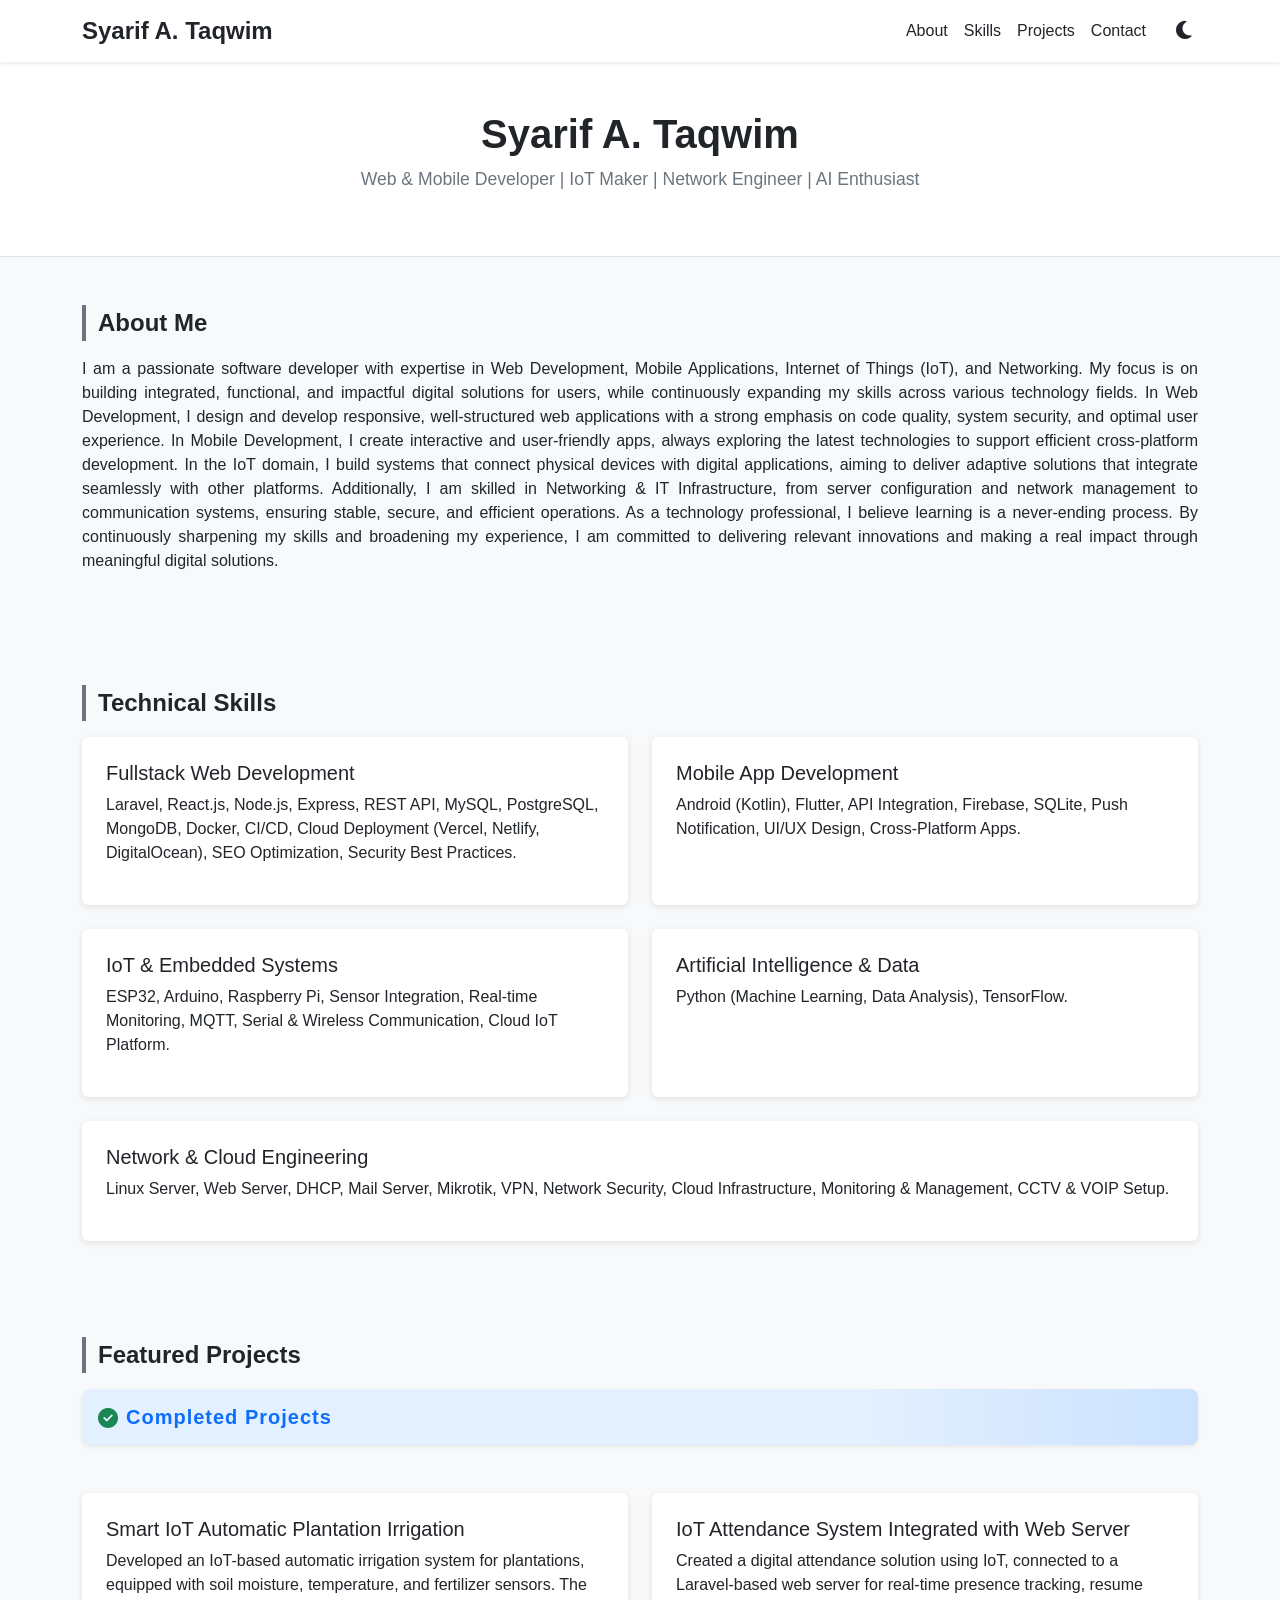
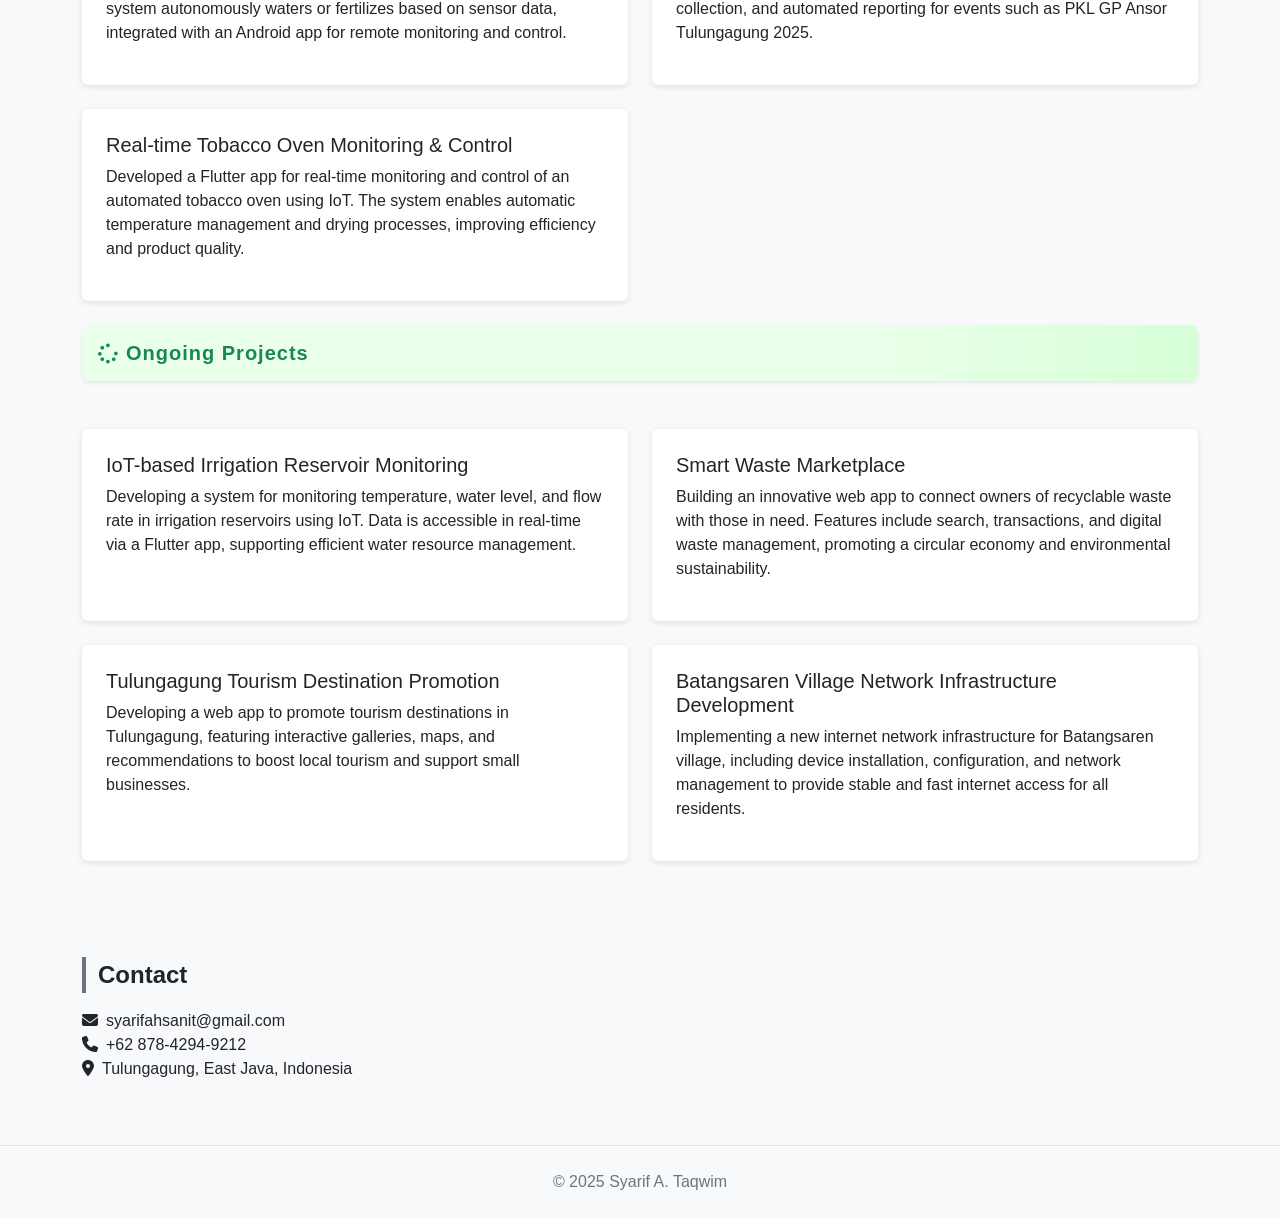
==== index.html @ 7eb56661 "Update index.html" ====
<!DOCTYPE html>
<html lang="en">
<head>
  <meta charset="UTF-8" />
  <meta name="viewport" content="width=device-width, initial-scale=1" />
  <title>Portfolio | Syarif A. Taqwim</title>
  <link href="https://cdn.jsdelivr.net/npm/bootstrap@5.3.0/dist/css/bootstrap.min.css" rel="stylesheet" />
  <link href="https://cdnjs.cloudflare.com/ajax/libs/font-awesome/6.4.0/css/all.min.css" rel="stylesheet" />
  <style>
    body {
      font-family: 'Segoe UI', Tahoma, Geneva, Verdana, sans-serif;
      background-color: #f8f9fa;
      color: #212529;
      transition: background-color 0.3s, color 0.3s;
      min-height: 100vh;
    }
    body.dark-mode {
      background-color: #121212;
      color: #e0e0e0;
    }
    /* Navbar */
    .navbar {
      background-color: #fff;
      transition: background-color 0.3s;
    }
    body.dark-mode .navbar {
      background-color: #1f1f1f;
    }
    .navbar-brand {
      font-weight: 700;
      font-size: 1.5rem;
      color: inherit !important;
    }
    .nav-link {
      color: #212529;
      transition: color 0.3s;
    }
    .nav-link:hover, .nav-link:focus {
      color: #000;
    }
    body.dark-mode .nav-link {
      color: #ccc;
    }
    body.dark-mode .nav-link:hover, body.dark-mode .nav-link:focus {
      color: #fff;
    }
    /* Section Titles */
    .section-title {
      border-left: 4px solid #6c757d;
      padding-left: 0.75rem;
      margin-bottom: 1rem;
      font-weight: 600;
      font-size: 1.5rem;
      color: inherit;
    }
    /* Cards */
    .card {
      background-color: #fff;
      border: none;
      box-shadow: 0 2px 6px rgba(0,0,0,0.1);
      transition: background-color 0.3s, color 0.3s;
      color: #212529;
    }
    .card:hover {
      background-color: #e9ecef;
    }
    body.dark-mode .card {
      background-color: #1e1e1e;
      color: #ccc;
      box-shadow: 0 2px 10px rgba(255,255,255,0.1);
    }
    body.dark-mode .card:hover {
      background-color: #2c2c2c;
    }
    /* Links */
    a {
      color: #212529;
      text-decoration: none;
      transition: color 0.3s;
    }
    a:hover, a:focus {
      color: #000;
      text-decoration: underline;
    }
    body.dark-mode a {
      color: #ccc;
    }
    body.dark-mode a:hover, body.dark-mode a:focus {
      color: #fff;
      text-decoration: underline;
    }
    /* Header */
    header {
      background-color: #fff;
      border-bottom: 1px solid #dee2e6;
      transition: background-color 0.3s;
      padding: 3rem 1rem;
      color: #212529;
    }
    body.dark-mode header {
      background-color: #1f1f1f;
      border-color: #444;
      color: #eee;
    }
    header h1 {
      font-size: 2.5rem;
      font-weight: 700;
    }
    header p {
      font-size: 1.1rem;
      color: #6c757d;
    }
    body.dark-mode header p {
      color: #bbb;
    }
    /* Footer */
    footer {
      padding: 1.5rem 1rem;
      text-align: center;
      color: #6c757d;
      border-top: 1px solid #dee2e6;
      transition: color 0.3s, border-color 0.3s;
    }
    body.dark-mode footer {
      color: #999;
      border-color: #444;
    }
    /* Theme Toggle Button */
    .theme-toggle-btn {
      border: none;
      background: transparent;
      font-size: 1.3rem;
      cursor: pointer;
      color: inherit;
      transition: color 0.3s;
    }
    .theme-toggle-btn:focus {
      outline: none;
      color: #0d6efd;
    }
    /* Responsive paddings */
    main > section {
      padding-top: 3rem;
      padding-bottom: 3rem;
    }
  </style>
</head>
<body>
  <nav class="navbar navbar-expand-lg sticky-top shadow-sm">
    <div class="container">
      <a class="navbar-brand" href="#">Syarif A. Taqwim</a>
      <button class="navbar-toggler" type="button" data-bs-toggle="collapse" data-bs-target="#navbarContent" aria-controls="navbarContent" aria-expanded="false" aria-label="Toggle navigation">
        <span class="navbar-toggler-icon"></span>
      </button>
      <div class="collapse navbar-collapse" id="navbarContent">
        <ul class="navbar-nav ms-auto align-items-center">
          <li class="nav-item"><a class="nav-link" href="#about">About</a></li>
          <li class="nav-item"><a class="nav-link" href="#skills">Skills</a></li>
          <li class="nav-item"><a class="nav-link" href="#projects">Projects</a></li>
          <li class="nav-item"><a class="nav-link" href="#contact">Contact</a></li>
          <li class="nav-item ms-3">
            <button class="theme-toggle-btn" aria-label="Toggle light/dark mode" id="themeToggleBtn">
              <i id="themeIcon" class="fas fa-moon"></i>
            </button>
          </li>
        </ul>
      </div>
    </div>
  </nav>

  <header>
    <div class="container text-center">
      <h1>Syarif A. Taqwim</h1>
    <p>Web & Mobile Developer | IoT Maker | Network Engineer | AI Enthusiast</p>
    </div>
  </header>

  <main>
    <section class="container" id="about">
      <div class="section-title">About Me</div>
      <p align="justify">
        I am a passionate software developer with expertise in Web Development, Mobile Applications, Internet of Things (IoT), and Networking. My focus is on building integrated, functional, and impactful digital solutions for users, while continuously expanding my skills across various technology fields. In Web Development, I design and develop responsive, well-structured web applications with a strong emphasis on code quality, system security, and optimal user experience. In Mobile Development, I create interactive and user-friendly apps, always exploring the latest technologies to support efficient cross-platform development. In the IoT domain, I build systems that connect physical devices with digital applications, aiming to deliver adaptive solutions that integrate seamlessly with other platforms. Additionally, I am skilled in Networking & IT Infrastructure, from server configuration and network management to communication systems, ensuring stable, secure, and efficient operations. As a technology professional, I believe learning is a never-ending process. By continuously sharpening my skills and broadening my experience, I am committed to delivering relevant innovations and making a real impact through meaningful digital solutions.
      </p>
    </section>

    <section class="container" id="skills">
      <div class="section-title">Technical Skills</div>
      <div class="row g-4">
        <div class="col-md-6">
          <div class="card p-4 h-100">
            <h5>Fullstack Web Development</h5>
            <p>Laravel, React.js, Node.js, Express, REST API, MySQL, PostgreSQL, MongoDB, Docker, CI/CD, Cloud Deployment (Vercel, Netlify, DigitalOcean), SEO Optimization, Security Best Practices.</p>
          </div>
        </div>
        <div class="col-md-6">
          <div class="card p-4 h-100">
            <h5>Mobile App Development</h5>
            <p>Android (Kotlin), Flutter, API Integration, Firebase, SQLite, Push Notification, UI/UX Design, Cross-Platform Apps.</p>
          </div>
        </div>
        <div class="col-md-6">
          <div class="card p-4 h-100">
            <h5>IoT & Embedded Systems</h5>
            <p>ESP32, Arduino, Raspberry Pi, Sensor Integration, Real-time Monitoring, MQTT, Serial & Wireless Communication, Cloud IoT Platform.</p>
          </div>
        </div>
        <div class="col-md-6">
          <div class="card p-4 h-100">
            <h5>Artificial Intelligence & Data</h5>
            <p>Python (Machine Learning, Data Analysis), TensorFlow.</p>
          </div>
        </div>
        <div class="col-12">
          <div class="card p-4 h-100">
            <h5>Network & Cloud Engineering</h5>
            <p>Linux Server, Web Server, DHCP, Mail Server, Mikrotik, VPN, Network Security, Cloud Infrastructure, Monitoring & Management, CCTV & VOIP Setup.</p>
          </div>
        </div>
    </section>

    <section class="container" id="projects">
      <div class="section-title">Featured Projects</div>
      <div class="row g-4">
        <div class="col-12 mb-2">
          <div class="p-3 mb-3 rounded-3 shadow-sm d-flex align-items-center" style="background: linear-gradient(90deg,#e3f0ff 70%,#cbe2ff 100%);">
            <i class="fas fa-check-circle fa-lg text-success me-2"></i>
            <h5 class="mb-0 text-primary" style="font-weight:700; letter-spacing:1px;">Completed Projects</h5>
          </div>
        </div>
        <div class="col-md-6">
          <div class="card p-4 h-100">
            <h5>Smart IoT Automatic Plantation Irrigation</h5>
            <p>Developed an IoT-based automatic irrigation system for plantations, equipped with soil moisture, temperature, and fertilizer sensors. The system autonomously waters or fertilizes based on sensor data, integrated with an Android app for remote monitoring and control.</p>
          </div>
        </div>
        <div class="col-md-6">
          <div class="card p-4 h-100">
            <h5>IoT Attendance System Integrated with Web Server</h5>
            <p>Created a digital attendance solution using IoT, connected to a Laravel-based web server for real-time presence tracking, resume collection, and automated reporting for events such as PKL GP Ansor Tulungagung 2025.</p>
          </div>
        </div>
        <div class="col-md-6">
          <div class="card p-4 h-100">
            <h5>Real-time Tobacco Oven Monitoring & Control</h5>
            <p>Developed a Flutter app for real-time monitoring and control of an automated tobacco oven using IoT. The system enables automatic temperature management and drying processes, improving efficiency and product quality.</p>
          </div>
        </div>
        <div class="col-12 mt-4 mb-2">
          <div class="p-3 mb-3 rounded-3 shadow-sm d-flex align-items-center" style="background: linear-gradient(90deg,#eaffea 70%,#d6ffd6 100%);">
            <i class="fas fa-spinner fa-lg text-success me-2"></i>
            <h5 class="mb-0 text-success" style="font-weight:700; letter-spacing:1px;">Ongoing Projects</h5>
          </div>
        </div>
        <div class="col-md-6">
          <div class="card p-4 h-100">
            <h5>IoT-based Irrigation Reservoir Monitoring</h5>
            <p>Developing a system for monitoring temperature, water level, and flow rate in irrigation reservoirs using IoT. Data is accessible in real-time via a Flutter app, supporting efficient water resource management.</p>
          </div>
        </div>
        <div class="col-md-6">
          <div class="card p-4 h-100">
            <h5>Smart Waste Marketplace</h5>
            <p>Building an innovative web app to connect owners of recyclable waste with those in need. Features include search, transactions, and digital waste management, promoting a circular economy and environmental sustainability.</p>
          </div>
        </div>
        <div class="col-md-6">
          <div class="card p-4 h-100">
            <h5>Tulungagung Tourism Destination Promotion</h5>
            <p>Developing a web app to promote tourism destinations in Tulungagung, featuring interactive galleries, maps, and recommendations to boost local tourism and support small businesses.</p>
          </div>
        </div>
        <div class="col-md-6">
          <div class="card p-4 h-100">
            <h5>Batangsaren Village Network Infrastructure Development</h5>
            <p>Implementing a new internet network infrastructure for Batangsaren village, including device installation, configuration, and network management to provide stable and fast internet access for all residents.</p>
          </div>
        </div>
      </div>
    </section>

    <section class="container" id="contact">
      <div class="section-title">Contact</div>
      <ul class="list-unstyled">
        <li><i class="fas fa-envelope me-2"></i>syarifahsanit@gmail.com</li>
        <li><i class="fas fa-phone me-2"></i>+62 878-4294-9212</li>
        <li><i class="fas fa-location-dot me-2"></i>Tulungagung, East Java, Indonesia</li>
      </ul>
    </section>
  </main>

  <footer>
    &copy; 2025 Syarif A. Taqwim

  <script>
    const themeToggleBtn = document.getElementById('themeToggleBtn');
    const themeIcon = document.getElementById('themeIcon');

    function toggleTheme() {
      document.body.classList.toggle('dark-mode');
      if(document.body.classList.contains('dark-mode')){
        themeIcon.classList.remove('fa-moon');
        themeIcon.classList.add('fa-sun');
        localStorage.setItem('theme', 'dark');
      } else {
        themeIcon.classList.remove('fa-sun');
        themeIcon.classList.add('fa-moon');
        localStorage.setItem('theme', 'light');
      }
    }

    // Load saved theme from localStorage
    document.addEventListener('DOMContentLoaded', () => {
      if(localStorage.getItem('theme') === 'dark'){
        document.body.classList.add('dark-mode');
        themeIcon.classList.remove('fa-moon');
        themeIcon.classList.add('fa-sun');
      }
    });

    themeToggleBtn.addEventListener('click', toggleTheme);
  </script>
</body>
</html>
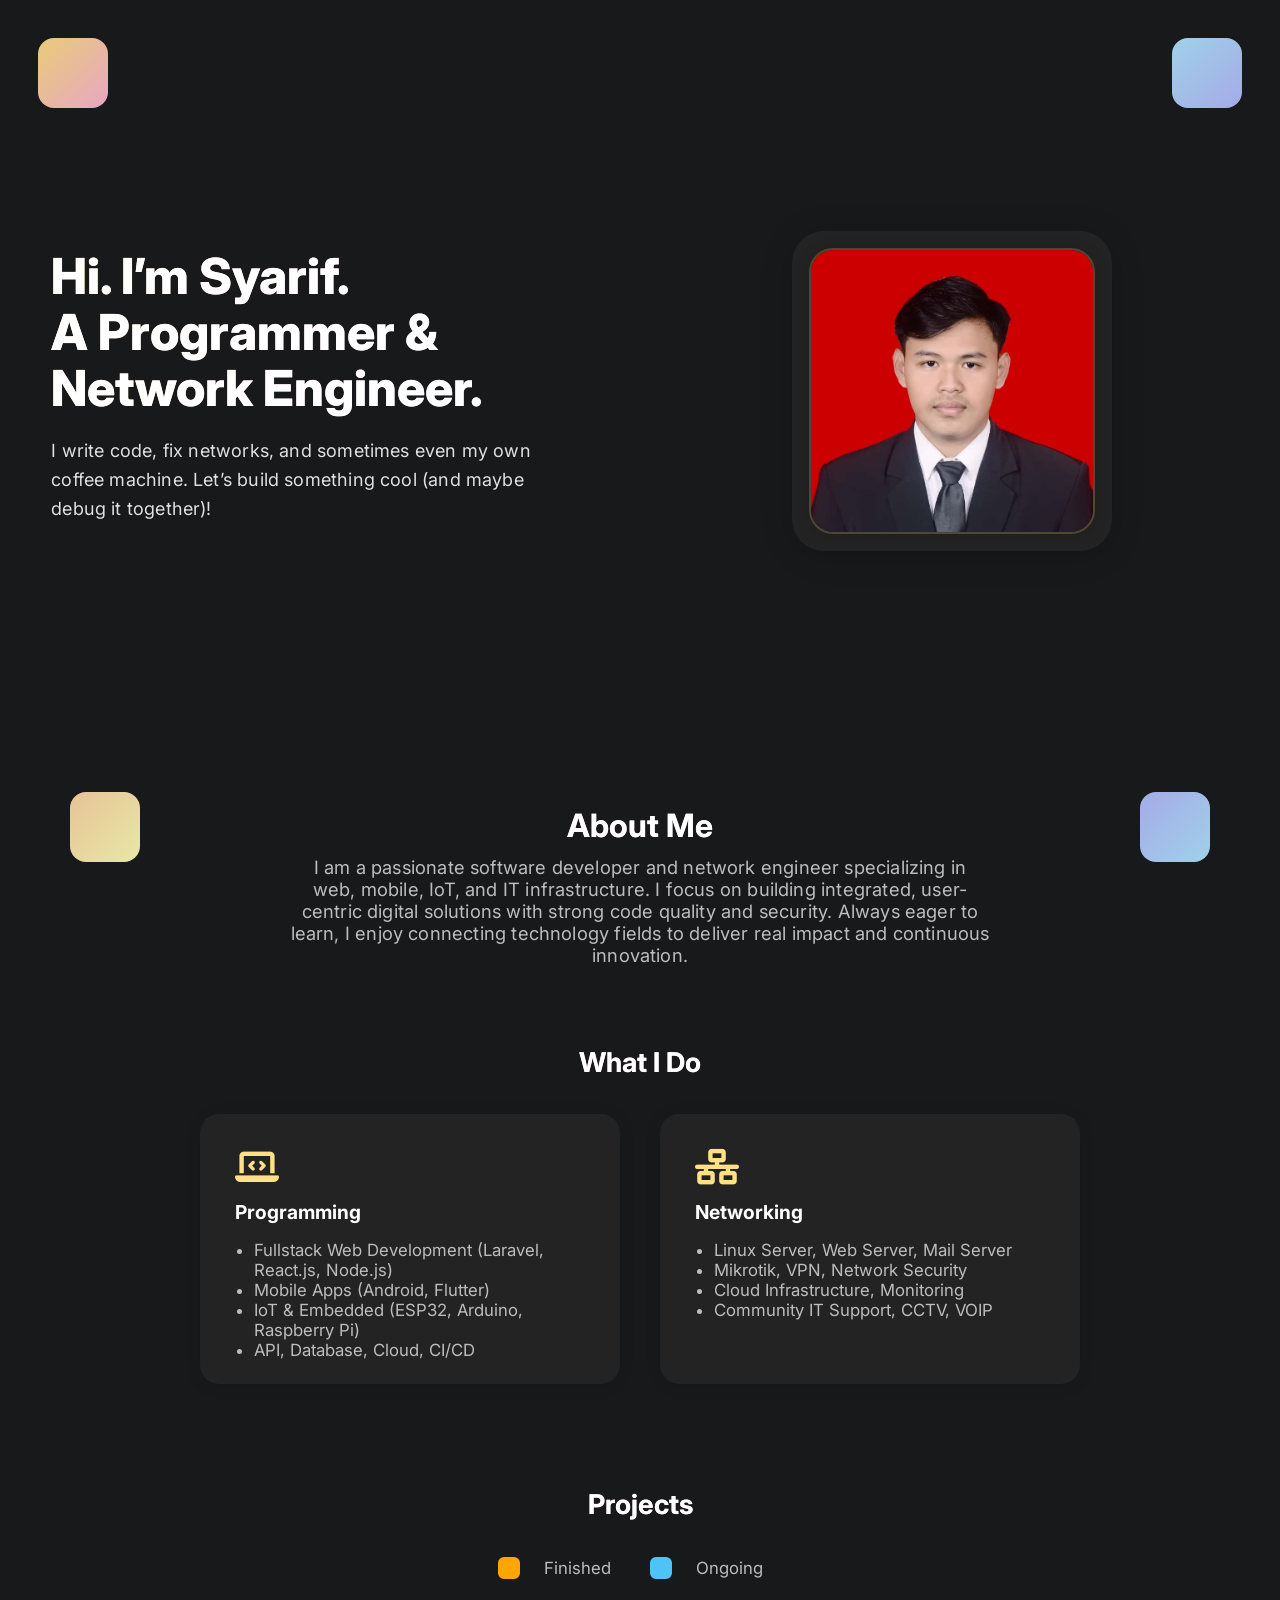
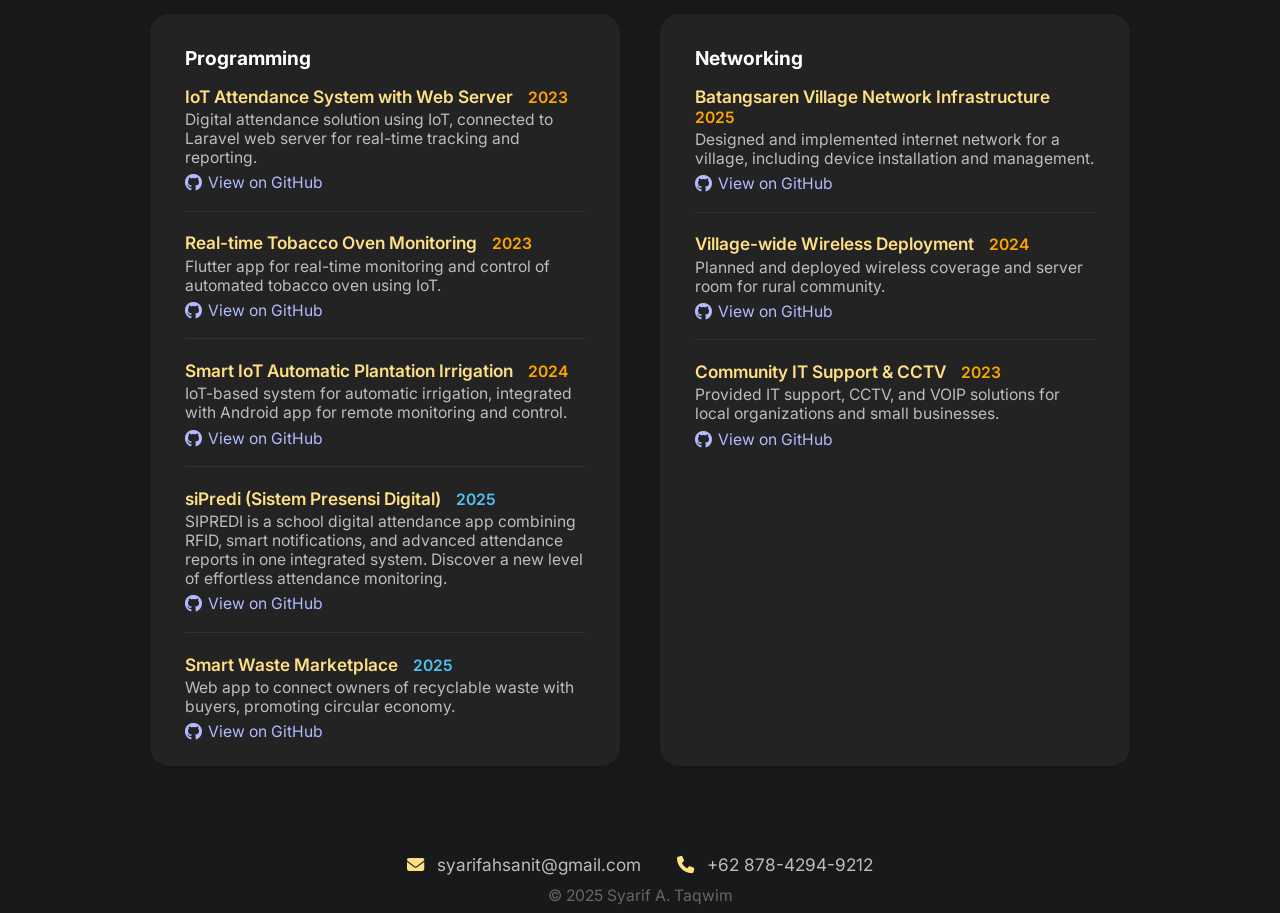
==== commit 8cc532b7: "push new" ====
--- a/index.html
+++ b/index.html
@@ -3,321 +3,500 @@
 <head>
   <meta charset="UTF-8" />
   <meta name="viewport" content="width=device-width, initial-scale=1" />
-  <title>Portfolio | Syarif A. Taqwim</title>
-  <link href="https://cdn.jsdelivr.net/npm/bootstrap@5.3.0/dist/css/bootstrap.min.css" rel="stylesheet" />
+  <title>Syarif A. Taqwim | Portfolio</title>
+  <link href="https://fonts.googleapis.com/css2?family=Inter:wght@400;700&display=swap" rel="stylesheet">
   <link href="https://cdnjs.cloudflare.com/ajax/libs/font-awesome/6.4.0/css/all.min.css" rel="stylesheet" />
+  <script src="navbar-active.js" defer></script>
   <style>
+    :root {
+      --gradient: linear-gradient(90deg, #ffe084 0%, #ffb6d5 40%, #aee6ff 80%, #b5baff 100%);
+      --bg-dark: #18191a;
+      --text-main: #fff;
+      --text-sub: #bdbdbd;
+      --box1: linear-gradient(135deg, #ffe084 0%, #ffb6d5 100%);
+      --box2: linear-gradient(135deg, #aee6ff 0%, #b5baff 100%);
+      --box3: linear-gradient(135deg, #ffd6a5 0%, #fdffb6 100%);
+      --box4: linear-gradient(135deg, #b5baff 0%, #aee6ff 100%);
+    }
+    html, body {
+      height: 100%;
+      margin: 0;
+      padding: 0;
+    }
     body {
-      font-family: 'Segoe UI', Tahoma, Geneva, Verdana, sans-serif;
-      background-color: #f8f9fa;
-      color: #212529;
-      transition: background-color 0.3s, color 0.3s;
       min-height: 100vh;
-    }
-    body.dark-mode {
-      background-color: #121212;
+      background: var(--bg-dark);
+      color: var(--text-main);
+      font-family: 'Inter', 'Segoe UI', Arial, sans-serif;
+      transition: background 0.3s, color 0.3s;
+      overflow-x: hidden;
+    }
+    /* Hero Section */
+    .hero {
+      display: flex;
+      flex-wrap: wrap;
+      align-items: center;
+      justify-content: center;
+      min-height: 78vh;
+      padding: 2.5rem 4vw 1.5rem 4vw;
+      position: relative;
+      z-index: 1;
+      gap: 2.5rem;
+    }
+    .hero-left {
+      flex: 1 1 350px;
+      min-width: 320px;
+      max-width: 600px;
+      padding: 0;
+      display: flex;
+      flex-direction: column;
+      justify-content: center;
+      align-items: flex-start;
+    }
+    .hero-title {
+      font-size: 3.1rem;
+      font-weight: 800;
+      line-height: 1.13;
+      margin-bottom: 1.2rem;
+      background: var(--gradient);
+      -webkit-background-clip: text;
+      background-clip: text;
+      word-break: break-word;
+    }
+    .hero-desc {
       color: #e0e0e0;
-    }
-    /* Navbar */
-    .navbar {
-      background-color: #fff;
-      transition: background-color 0.3s;
-    }
-    body.dark-mode .navbar {
-      background-color: #1f1f1f;
-    }
-    .navbar-brand {
-      font-weight: 700;
-      font-size: 1.5rem;
-      color: inherit !important;
-    }
-    .nav-link {
-      color: #212529;
-      transition: color 0.3s;
-    }
-    .nav-link:hover, .nav-link:focus {
-      color: #000;
-    }
-    body.dark-mode .nav-link {
-      color: #ccc;
-    }
-    body.dark-mode .nav-link:hover, body.dark-mode .nav-link:focus {
-      color: #fff;
-    }
-    /* Section Titles */
-    .section-title {
-      border-left: 4px solid #6c757d;
-      padding-left: 0.75rem;
-      margin-bottom: 1rem;
-      font-weight: 600;
-      font-size: 1.5rem;
-      color: inherit;
-    }
-    /* Cards */
-    .card {
-      background-color: #fff;
-      border: none;
-      box-shadow: 0 2px 6px rgba(0,0,0,0.1);
-      transition: background-color 0.3s, color 0.3s;
-      color: #212529;
-    }
-    .card:hover {
-      background-color: #e9ecef;
-    }
-    body.dark-mode .card {
-      background-color: #1e1e1e;
-      color: #ccc;
-      box-shadow: 0 2px 10px rgba(255,255,255,0.1);
-    }
-    body.dark-mode .card:hover {
-      background-color: #2c2c2c;
-    }
-    /* Links */
-    a {
-      color: #212529;
-      text-decoration: none;
-      transition: color 0.3s;
-    }
-    a:hover, a:focus {
-      color: #000;
-      text-decoration: underline;
-    }
-    body.dark-mode a {
-      color: #ccc;
-    }
-    body.dark-mode a:hover, body.dark-mode a:focus {
-      color: #fff;
-      text-decoration: underline;
-    }
-    /* Header */
-    header {
-      background-color: #fff;
-      border-bottom: 1px solid #dee2e6;
-      transition: background-color 0.3s;
-      padding: 3rem 1rem;
-      color: #212529;
-    }
-    body.dark-mode header {
-      background-color: #1f1f1f;
-      border-color: #444;
-      color: #eee;
-    }
-    header h1 {
-      font-size: 2.5rem;
-      font-weight: 700;
-    }
-    header p {
-      font-size: 1.1rem;
-      color: #6c757d;
-    }
-    body.dark-mode header p {
-      color: #bbb;
-    }
-    /* Footer */
-    footer {
-      padding: 1.5rem 1rem;
-      text-align: center;
-      color: #6c757d;
-      border-top: 1px solid #dee2e6;
-      transition: color 0.3s, border-color 0.3s;
-    }
-    body.dark-mode footer {
-      color: #999;
-      border-color: #444;
-    }
-    /* Theme Toggle Button */
-    .theme-toggle-btn {
-      border: none;
-      background: transparent;
-      font-size: 1.3rem;
-      cursor: pointer;
-      color: inherit;
-      transition: color 0.3s;
-    }
-    .theme-toggle-btn:focus {
-      outline: none;
-      color: #0d6efd;
-    }
-    /* Responsive paddings */
-    main > section {
-      padding-top: 3rem;
-      padding-bottom: 3rem;
+      font-size: 1.13rem;
+      font-weight: 400;
+      margin-bottom: 0.7rem;
+      letter-spacing: 0.01em;
+      max-width: 520px;
+      line-height: 1.6;
+      text-shadow: 0 1px 2px rgba(0,0,0,0.10);
+    }
+    .hero-right {
+      flex: 1 1 320px;
+      min-width: 260px;
+      display: flex;
+      align-items: center;
+      justify-content: center;
+      padding: 0;
+    }
+    .hero-illustration {
+      background: #232323;
+      border-radius: 2rem;
+      width: 320px;
+      height: 320px;
+      display: flex;
+      align-items: center;
+      justify-content: center;
+      box-shadow: 0 4px 32px 0 rgba(0,0,0,0.18);
+      position: relative;
+    }
+    .hero-illustration .hero-photo {
+      width: 88%;
+      height: 88%;
+      object-fit: cover;
+      border-radius: 1.5rem;
+      box-shadow: 0 2px 16px 0 rgba(0,0,0,0.13);
+      background: #222;
+      border: 2px solid #ffe08433;
+      display: block;
+      margin: 0 auto;
+      transition: box-shadow 0.2s;
+    }
+    .hero-illustration .hero-photo:hover {
+      box-shadow: 0 4px 32px 0 rgba(255,224,132,0.18);
+    }
+    /* Gradient Boxes */
+    .box-grad {
+      position: absolute;
+      width: 70px;
+      height: 70px;
+      border-radius: 16px;
+      z-index: 2;
+      opacity: 0.9;
+    }
+  .box1 { top: 38px; left: 38px; background: var(--box1); }
+  .box2 { top: 38px; right: 38px; background: var(--box2); }
+  .box3 { bottom: 38px; left: 70px; background: var(--box3); }
+  .box4 { bottom: 38px; right: 70px; background: var(--box4); }
+    @media (max-width: 900px) {
+      .hero {
+        flex-direction: column;
+        padding: 1.5rem 2vw 0.5rem 2vw;
+        gap: 1.5rem;
+      }
+      .hero-left, .hero-right {
+        max-width: 100vw;
+        padding: 0;
+        align-items: center;
+      }
+      .box1, .box2, .box3, .box4 {
+        width: 48px; height: 48px;
+        border-radius: 12px;
+      }
+    }
+    @media (max-width: 600px) {
+      .hero-title {
+        font-size: 1.45rem;
+        line-height: 1.18;
+      }
+      .hero-illustration {
+        width: 160px; height: 160px;
+        border-radius: 1.2rem;
+      }
+      .hero-desc {
+        font-size: 0.98rem;
+        max-width: 98vw;
+      }
+      .box1, .box2, .box3, .box4 {
+        width: 32px; height: 32px;
+        border-radius: 8px;
+      }
     }
   </style>
 </head>
 <body>
-  <nav class="navbar navbar-expand-lg sticky-top shadow-sm">
-    <div class="container">
-      <a class="navbar-brand" href="#">Syarif A. Taqwim</a>
-      <button class="navbar-toggler" type="button" data-bs-toggle="collapse" data-bs-target="#navbarContent" aria-controls="navbarContent" aria-expanded="false" aria-label="Toggle navigation">
-        <span class="navbar-toggler-icon"></span>
-      </button>
-      <div class="collapse navbar-collapse" id="navbarContent">
-        <ul class="navbar-nav ms-auto align-items-center">
-          <li class="nav-item"><a class="nav-link" href="#about">About</a></li>
-          <li class="nav-item"><a class="nav-link" href="#skills">Skills</a></li>
-          <li class="nav-item"><a class="nav-link" href="#projects">Projects</a></li>
-          <li class="nav-item"><a class="nav-link" href="#contact">Contact</a></li>
-          <li class="nav-item ms-3">
-            <button class="theme-toggle-btn" aria-label="Toggle light/dark mode" id="themeToggleBtn">
-              <i id="themeIcon" class="fas fa-moon"></i>
-            </button>
-          </li>
+  <!-- Gradient Boxes -->
+  <div class="box-grad box1"></div>
+  <div class="box-grad box2"></div>
+  <div class="box-grad box3"></div>
+  <div class="box-grad box4"></div>
+  <!-- Hero Section -->
+  <section class="hero">
+    <div class="hero-left"><div class="hero-title">Hi. I’m Syarif.<br/>A Programmer & Network Engineer.</div>
+      <div class="hero-desc">
+        I write code, fix networks, and sometimes even my own coffee machine. Let’s build something cool (and maybe debug it together)!
+      </div>
+    </div>
+    <div class="hero-right">
+      <div class="hero-illustration">
+        <img src="my.jpg" alt="Syarif A. Taqwim" class="hero-photo" loading="lazy" onerror="this.style.display='none'" />
+      </div>
+    </div>
+  </section>
+
+  <!-- About Me Section -->
+  <section class="about-me-section" id="about">
+    <div class="about-title">About Me</div>
+    <div class="about-desc">
+      I am a passionate software developer and network engineer specializing in web, mobile, IoT, and IT infrastructure. I focus on building integrated, user-centric digital solutions with strong code quality and security. Always eager to learn, I enjoy connecting technology fields to deliver real impact and continuous innovation.
+    </div>
+  </section>
+
+  <!-- What I Do Section -->
+  <section class="whatido-section">
+    <div class="whatido-title">What I Do</div>
+    <div class="whatido-cols">
+      <div class="whatido-col">
+        <div class="whatido-icon"><i class="fas fa-laptop-code"></i></div>
+        <div class="whatido-heading">Programming</div>
+        <ul>
+          <li>Fullstack Web Development (Laravel, React.js, Node.js)</li>
+          <li>Mobile Apps (Android, Flutter)</li>
+          <li>IoT & Embedded (ESP32, Arduino, Raspberry Pi)</li>
+          <li>API, Database, Cloud, CI/CD</li>
+        </ul>
+      </div>
+      <div class="whatido-col">
+        <div class="whatido-icon"><i class="fas fa-network-wired"></i></div>
+        <div class="whatido-heading">Networking</div>
+        <ul>
+          <li>Linux Server, Web Server, Mail Server</li>
+          <li>Mikrotik, VPN, Network Security</li>
+          <li>Cloud Infrastructure, Monitoring</li>
+          <li>Community IT Support, CCTV, VOIP</li>
         </ul>
       </div>
     </div>
-  </nav>
-
-  <header>
-    <div class="container text-center">
-      <h1>Syarif A. Taqwim</h1>
-    <p>Web & Mobile Developer | IoT Maker | Network Engineer | AI Enthusiast</p>
+  </section>
+
+  <!-- Projects Section -->
+  <section class="projects-section" id="work">
+    <div class="projects-title">Projects</div>
+    <div class="project-status-indicator">
+      <span class="status-badge finished"></span> <span class="status-label">Finished</span>
+      <span class="status-badge ongoing"></span> <span class="status-label">Ongoing</span>
     </div>
-  </header>
-
-  <main>
-    <section class="container" id="about">
-      <div class="section-title">About Me</div>
-      <p align="justify">
-        I am a passionate software developer with expertise in Web Development, Mobile Applications, Internet of Things (IoT), and Networking. My focus is on building integrated, functional, and impactful digital solutions for users, while continuously expanding my skills across various technology fields. In Web Development, I design and develop responsive, well-structured web applications with a strong emphasis on code quality, system security, and optimal user experience. In Mobile Development, I create interactive and user-friendly apps, always exploring the latest technologies to support efficient cross-platform development. In the IoT domain, I build systems that connect physical devices with digital applications, aiming to deliver adaptive solutions that integrate seamlessly with other platforms. Additionally, I am skilled in Networking & IT Infrastructure, from server configuration and network management to communication systems, ensuring stable, secure, and efficient operations. As a technology professional, I believe learning is a never-ending process. By continuously sharpening my skills and broadening my experience, I am committed to delivering relevant innovations and making a real impact through meaningful digital solutions.
-      </p>
-    </section>
-
-    <section class="container" id="skills">
-      <div class="section-title">Technical Skills</div>
-      <div class="row g-4">
-        <div class="col-md-6">
-          <div class="card p-4 h-100">
-            <h5>Fullstack Web Development</h5>
-            <p>Laravel, React.js, Node.js, Express, REST API, MySQL, PostgreSQL, MongoDB, Docker, CI/CD, Cloud Deployment (Vercel, Netlify, DigitalOcean), SEO Optimization, Security Best Practices.</p>
-          </div>
-        </div>
-        <div class="col-md-6">
-          <div class="card p-4 h-100">
-            <h5>Mobile App Development</h5>
-            <p>Android (Kotlin), Flutter, API Integration, Firebase, SQLite, Push Notification, UI/UX Design, Cross-Platform Apps.</p>
-          </div>
-        </div>
-        <div class="col-md-6">
-          <div class="card p-4 h-100">
-            <h5>IoT & Embedded Systems</h5>
-            <p>ESP32, Arduino, Raspberry Pi, Sensor Integration, Real-time Monitoring, MQTT, Serial & Wireless Communication, Cloud IoT Platform.</p>
-          </div>
-        </div>
-        <div class="col-md-6">
-          <div class="card p-4 h-100">
-            <h5>Artificial Intelligence & Data</h5>
-            <p>Python (Machine Learning, Data Analysis), TensorFlow.</p>
-          </div>
-        </div>
-        <div class="col-12">
-          <div class="card p-4 h-100">
-            <h5>Network & Cloud Engineering</h5>
-            <p>Linux Server, Web Server, DHCP, Mail Server, Mikrotik, VPN, Network Security, Cloud Infrastructure, Monitoring & Management, CCTV & VOIP Setup.</p>
-          </div>
-        </div>
-    </section>
-
-    <section class="container" id="projects">
-      <div class="section-title">Featured Projects</div>
-      <div class="row g-4">
-        <div class="col-12 mb-2">
-          <div class="p-3 mb-3 rounded-3 shadow-sm d-flex align-items-center" style="background: linear-gradient(90deg,#e3f0ff 70%,#cbe2ff 100%);">
-            <i class="fas fa-check-circle fa-lg text-success me-2"></i>
-            <h5 class="mb-0 text-primary" style="font-weight:700; letter-spacing:1px;">Completed Projects</h5>
-          </div>
-        </div>
-        <div class="col-md-6">
-          <div class="card p-4 h-100">
-            <h5>Smart IoT Automatic Plantation Irrigation</h5>
-            <p>Developed an IoT-based automatic irrigation system for plantations, equipped with soil moisture, temperature, and fertilizer sensors. The system autonomously waters or fertilizes based on sensor data, integrated with an Android app for remote monitoring and control.</p>
-          </div>
-        </div>
-        <div class="col-md-6">
-          <div class="card p-4 h-100">
-            <h5>IoT Attendance System Integrated with Web Server</h5>
-            <p>Created a digital attendance solution using IoT, connected to a Laravel-based web server for real-time presence tracking, resume collection, and automated reporting for events such as PKL GP Ansor Tulungagung 2025.</p>
-          </div>
-        </div>
-        <div class="col-md-6">
-          <div class="card p-4 h-100">
-            <h5>Real-time Tobacco Oven Monitoring & Control</h5>
-            <p>Developed a Flutter app for real-time monitoring and control of an automated tobacco oven using IoT. The system enables automatic temperature management and drying processes, improving efficiency and product quality.</p>
-          </div>
-        </div>
-        <div class="col-12 mt-4 mb-2">
-          <div class="p-3 mb-3 rounded-3 shadow-sm d-flex align-items-center" style="background: linear-gradient(90deg,#eaffea 70%,#d6ffd6 100%);">
-            <i class="fas fa-spinner fa-lg text-success me-2"></i>
-            <h5 class="mb-0 text-success" style="font-weight:700; letter-spacing:1px;">Ongoing Projects</h5>
-          </div>
-        </div>
-        <div class="col-md-6">
-          <div class="card p-4 h-100">
-            <h5>IoT-based Irrigation Reservoir Monitoring</h5>
-            <p>Developing a system for monitoring temperature, water level, and flow rate in irrigation reservoirs using IoT. Data is accessible in real-time via a Flutter app, supporting efficient water resource management.</p>
-          </div>
-        </div>
-        <div class="col-md-6">
-          <div class="card p-4 h-100">
-            <h5>Smart Waste Marketplace</h5>
-            <p>Building an innovative web app to connect owners of recyclable waste with those in need. Features include search, transactions, and digital waste management, promoting a circular economy and environmental sustainability.</p>
-          </div>
-        </div>
-        <div class="col-md-6">
-          <div class="card p-4 h-100">
-            <h5>Tulungagung Tourism Destination Promotion</h5>
-            <p>Developing a web app to promote tourism destinations in Tulungagung, featuring interactive galleries, maps, and recommendations to boost local tourism and support small businesses.</p>
-          </div>
-        </div>
-        <div class="col-md-6">
-          <div class="card p-4 h-100">
-            <h5>Batangsaren Village Network Infrastructure Development</h5>
-            <p>Implementing a new internet network infrastructure for Batangsaren village, including device installation, configuration, and network management to provide stable and fast internet access for all residents.</p>
-          </div>
-        </div>
+    <div class="projects-cols" id="projects-cols"></div>
+  </section>
+  <section id="contact">
+    <footer class="footer-contact">
+      <div class="footer-contact-list">
+        <span><i class="fas fa-envelope"></i> syarifahsanit@gmail.com</span>
+        <span><i class="fas fa-phone"></i> +62 878-4294-9212</span>
       </div>
-    </section>
-
-    <section class="container" id="contact">
-      <div class="section-title">Contact</div>
-      <ul class="list-unstyled">
-        <li><i class="fas fa-envelope me-2"></i>syarifahsanit@gmail.com</li>
-        <li><i class="fas fa-phone me-2"></i>+62 878-4294-9212</li>
-        <li><i class="fas fa-location-dot me-2"></i>Tulungagung, East Java, Indonesia</li>
-      </ul>
-    </section>
-  </main>
-
-  <footer>
-    &copy; 2025 Syarif A. Taqwim
-
-  <script>
-    const themeToggleBtn = document.getElementById('themeToggleBtn');
-    const themeIcon = document.getElementById('themeIcon');
-
-    function toggleTheme() {
-      document.body.classList.toggle('dark-mode');
-      if(document.body.classList.contains('dark-mode')){
-        themeIcon.classList.remove('fa-moon');
-        themeIcon.classList.add('fa-sun');
-        localStorage.setItem('theme', 'dark');
-      } else {
-        themeIcon.classList.remove('fa-sun');
-        themeIcon.classList.add('fa-moon');
-        localStorage.setItem('theme', 'light');
-      }
-    }
-
-    // Load saved theme from localStorage
-    document.addEventListener('DOMContentLoaded', () => {
-      if(localStorage.getItem('theme') === 'dark'){
-        document.body.classList.add('dark-mode');
-        themeIcon.classList.remove('fa-moon');
-        themeIcon.classList.add('fa-sun');
-      }
-    });
-
-    themeToggleBtn.addEventListener('click', toggleTheme);
-  </script>
+      <div class="footer-copyright">&copy; 2025 Syarif A. Taqwim</div>
+    </footer>
+  </section>
+
+  <style>
+    .footer-contact {
+      max-width: 700px;
+      margin: 2.5rem auto 0 auto;
+      padding: 1.5rem 0 0.5rem 0;
+      text-align: center;
+      color: var(--text-sub);
+      font-size: 1.08rem;
+    }
+    .footer-contact-list {
+      display: flex;
+      flex-wrap: wrap;
+      gap: 2.2rem;
+      justify-content: center;
+      align-items: center;
+      margin-bottom: 0.7rem;
+    }
+    .footer-contact-list i {
+      margin-right: 0.5em;
+      color: #ffe084;
+    }
+    .footer-copyright {
+      font-size: 0.98rem;
+      color: #666;
+    }
+    .project-status-indicator {
+      display: flex;
+      align-items: center;
+      gap: 1.2rem;
+      justify-content: center;
+      margin-bottom: 2.2rem;
+    }
+    .status-badge {
+      display: inline-block;
+      width: 18px;
+      height: 18px;
+      border-radius: 6px;
+      margin-right: 0.3rem;
+      vertical-align: middle;
+    }
+    .status-badge.finished {
+      background: #FFA500;
+      border: 2px solid #FFA500;
+    }
+    .status-badge.ongoing {
+      background: #4FC3F7;
+      border: 2px solid #4FC3F7;
+    }
+    .status-label {
+      color: var(--text-sub);
+      font-size: 1.05rem;
+      margin-right: 1.2rem;
+    }
+    .project-year.finished {
+      color: #FFA500;
+      font-weight: 600;
+    }
+    .project-year.ongoing {
+      color: #4FC3F7;
+      font-weight: 600;
+    }
+    .github-link {
+      display: inline-flex;
+      align-items: center;
+      gap: 0.4em;
+      font-size: 0.98rem;
+      color: #b5baff;
+      margin-top: 0.4em;
+      text-decoration: none;
+      transition: color 0.2s;
+    }
+    .github-link i {
+      font-size: 1.1em;
+    }
+    .github-link:hover {
+      color: #ffe084;
+      text-decoration: underline;
+    }
+    .about-me-section {
+      max-width: 700px;
+      margin: 0 auto 2.5rem auto;
+      padding: 2.5rem 0 0 0;
+      text-align: center;
+    }
+    .about-title {
+      font-size: 2rem;
+      font-weight: 700;
+      margin-bottom: 0.7rem;
+      background: var(--gradient);
+      -webkit-background-clip: text;
+      background-clip: text;
+    }
+    .about-desc {
+      color: var(--text-sub);
+      font-size: 1.15rem;
+      font-weight: 400;
+      margin-bottom: 0.5rem;
+      letter-spacing: 0.01em;
+    }
+    .whatido-section {
+      max-width: 1100px;
+      margin: 0 auto 2.5rem auto;
+      padding: 2.5rem 0 0 0;
+    }
+    .whatido-title {
+      font-size: 1.7rem;
+      font-weight: 700;
+      margin-bottom: 2.2rem;
+      text-align: center;
+      background: var(--gradient);
+      -webkit-background-clip: text;
+      background-clip: text;
+    }
+    .whatido-cols {
+      display: flex;
+      gap: 2.5rem;
+      justify-content: center;
+      flex-wrap: wrap;
+    }
+    .whatido-col {
+      background: #232323;
+      border-radius: 1.2rem;
+      padding: 2rem 2.2rem 1.5rem 2.2rem;
+      min-width: 260px;
+      max-width: 350px;
+      flex: 1 1 260px;
+      margin-bottom: 1.5rem;
+      box-shadow: 0 2px 16px 0 rgba(0,0,0,0.10);
+      color: #fff;
+      text-align: left;
+      transition: box-shadow 0.2s, transform 0.2s;
+    }
+    .whatido-col:hover {
+      box-shadow: 0 8px 32px 0 rgba(255,224,132,0.18), 0 2px 16px 0 rgba(0,0,0,0.13);
+      transform: translateY(-6px) scale(1.03);
+      background: #282828;
+      color: #ffe084;
+    }
+    .whatido-col:hover .whatido-heading,
+    .whatido-col:hover .whatido-icon {
+      color: #ffe084;
+    }
+    .whatido-icon {
+      font-size: 2.2rem;
+      margin-bottom: 0.7rem;
+      color: #ffe084;
+    }
+    .whatido-heading {
+      font-size: 1.2rem;
+      font-weight: 700;
+      margin-bottom: 0.7rem;
+    }
+    .whatido-col ul {
+      padding-left: 1.2rem;
+      color: var(--text-sub);
+      font-size: 1.05rem;
+      margin-bottom: 0;
+    }
+    .projects-section {
+      max-width: 1200px;
+      margin: 0 auto 2.5rem auto;
+      padding: 2.5rem 0 0 0;
+    }
+    .projects-title {
+      font-size: 1.7rem;
+      font-weight: 700;
+      margin-bottom: 2.2rem;
+      text-align: center;
+      background: var(--gradient);
+      -webkit-background-clip: text;
+      background-clip: text;
+    }
+    .projects-cols {
+      display: flex;
+      gap: 2.5rem;
+      justify-content: center;
+      flex-wrap: wrap;
+    }
+    .projects-col {
+      background: #232323;
+      border-radius: 1.2rem;
+      padding: 2rem 2.2rem 1.5rem 2.2rem;
+      min-width: 260px;
+      max-width: 400px;
+      flex: 1 1 260px;
+      margin-bottom: 1.5rem;
+      box-shadow: 0 2px 16px 0 rgba(0,0,0,0.10);
+      color: #fff;
+      text-align: left;
+    }
+    .projects-heading {
+      font-size: 1.2rem;
+      font-weight: 700;
+      margin-bottom: 0.7rem;
+    }
+    .projects-list {
+      list-style: none;
+      padding-left: 0;
+      margin-bottom: 0;
+    }
+    .projects-list li {
+      margin-bottom: 1.3rem;
+      padding-bottom: 1.1rem;
+      border-bottom: 1px solid #333;
+    }
+    .projects-list li:last-child {
+      border-bottom: none;
+      margin-bottom: 0;
+      padding-bottom: 0;
+    }
+    .project-title {
+      font-weight: 600;
+      color: #ffe084;
+      font-size: 1.08rem;
+      display: inline-block;
+      margin-right: 0.7rem;
+    }
+    .project-year {
+      color: #b5baff;
+      font-size: 0.98rem;
+      font-weight: 500;
+    }
+    .project-desc {
+      color: var(--text-sub);
+      font-size: 0.98rem;
+      margin-top: 0.2rem;
+    }
+    @media (max-width: 900px) {
+      .whatido-cols, .projects-cols {
+        flex-direction: column;
+        gap: 1.2rem;
+        align-items: center;
+      }
+      .whatido-col, .projects-col {
+        max-width: 98vw;
+      }
+    }
+  </style>
 </body>
+<script>
+fetch('project.json')
+  .then(res => res.json())
+  .then(projects => {
+    const programming = projects.filter(p => p.category === 'programming');
+    const networking = projects.filter(p => p.category === 'networking');
+
+    function renderProjects(list, heading) {
+      return `<div class="projects-col">
+        <div class="projects-heading">${heading}</div>
+        <ul class="projects-list">
+          ${list.map(p => `
+            <li>
+              <span class="project-title">${p.title}</span>
+              <span class="project-year ${p.status}">${p.year}</span>
+              <div class="project-desc">${p.desc}</div>
+              <a class="github-link" href="${p.github_link}" target="_blank">
+                <i class="fab fa-github"></i> View on GitHub
+              </a>
+            </li>
+          `).join('')}
+        </ul>
+      </div>`;
+    }
+
+    document.getElementById('projects-cols').innerHTML =
+      renderProjects(programming, 'Programming') + renderProjects(networking, 'Networking');
+  });
+</script>
+
 </html>
